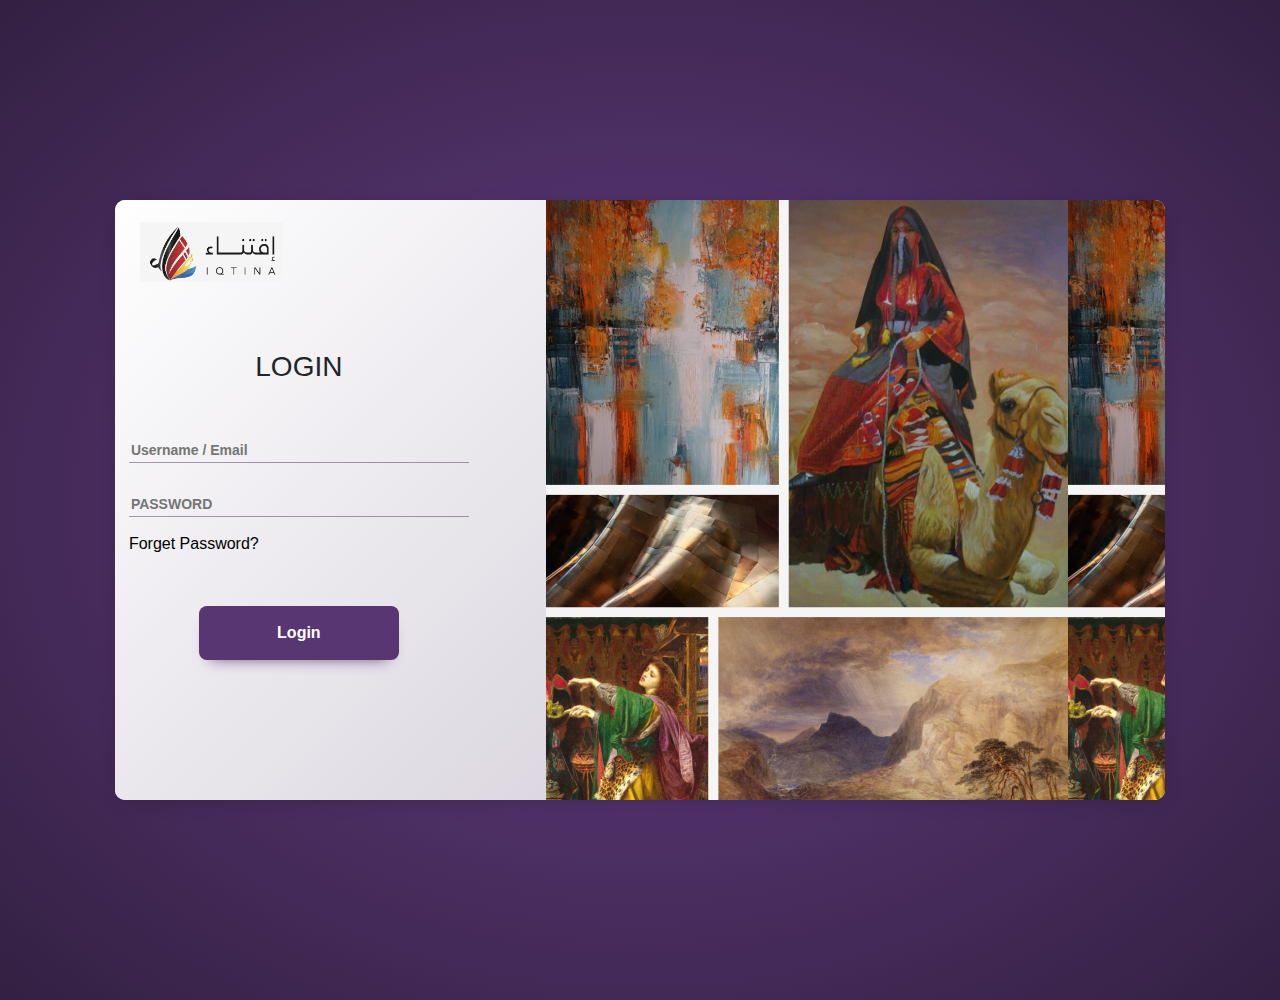
==== index.html @ 51b136c5 "Upload The Design" ====
<!doctype html>
<html lang="en">

<head>
    <meta charset="utf-8">
    <meta name="viewport" content="width=device-width, initial-scale=1, shrink-to-fit=no">
    <title> Free Stylish Login Page Website Template | Smarteyeapps.com</title>

    <link rel="stylesheet" type="text/css" href="assets/css/styles.css" />
</head>

<link rel="stylesheet" href="https://stackpath.bootstrapcdn.com/bootstrap/4.5.2/css/bootstrap.min.css" integrity="sha384-JcKb8q3iqJ61gNV9KGb8thSsNjpSL0n8PARn9HuZOnIxN0hoP+VmmDGMN5t9UJ0Z" crossorigin="anonymous">
<body>
	<section class="login">
		<div class="login_box">
			<div class="left">
				<div class="top_link">
					<a href="#">
					  <img src="assets/images/logo.png" alt="Logo" class="logo">
					 
					</a>
				  </div>
				<div class="contact">
					<form action="">
						<h3>LOGIN</h3>
						<input type="text" placeholder="Username / Email">
						<input type="text" placeholder="PASSWORD">    
							<span><a href="" style="color: black;">Forget Password?</a></span>

						<button class="submit">Login</button>
					</form>
				</div>
			</div>
			<div class="right">
				<div class="right-text">

				</div>
				<div class="right-inductor">
		</div>
	</section>
</body>
</html>

</html>
---- assets/css/styles.css ----
img{
	width: 100%;
}
.logo {
  width: 200px; /* Adjust the width as needed */
  height: auto;
}
.login {
    height: 1000px;
    width: 100%;
    background: radial-gradient(#653d84, #332042);
    position: relative;
}
.login_box {
    width: 1050px;
    height: 600px;
    position: absolute;
    top: 50%;
    left: 50%;
    transform: translate(-50%,-50%);
    background: #fff;
    border-radius: 10px;
    box-shadow: 1px 4px 22px -8px #0004;
    display: flex;
    overflow: hidden;
}
.login_box .left{
  width: 41%;
  height: 100%;
  padding: 25px 25px;
  
}
.login_box .right{
  width: 59%;
  height: 100%  
}
.left .top_link a {
    color: #452A5A;
    font-weight: 400;
}
.left .top_link{
  height: 20px
}
.left .contact{
	display: flex;
    align-items: center;
    justify-content: center;
    align-self: center;
    height: 100%;
    width: 73%;
    margin: 20px;
}
.left h3{
  text-align: center;
  margin-bottom: 40px;
}

.left h5{
  text-align: center;
  margin-bottom: 0px;
}
.left input {
    border: none;
    width: 80%;
    margin: 15px 0px;
    border-bottom: 1px solid #4f30677d;
    width: 100%;
    overflow: hidden;
    background: transparent;
    font-weight: 600;
    font-size: 14px;
}

.left{
	background: linear-gradient(-45deg, #dcd7e0, #fff);
}
.submit {
  border: none;
  padding: 15px 70px;
  border-radius: 8px;
  display: block;
  margin: 70px;
  margin-top: 50px;
  background: #583672;
  color: #fff;
  font-weight: bold;
  -webkit-box-shadow: 0px 9px 15px -11px rgba(88,54,114,1);
  -moz-box-shadow: 0px 9px 15px -11px rgba(88,54,114,1);
  box-shadow: 0px 9px 15px -11px rgba(88,54,114,1);
  width: 200px; /* Adjust the width as needed */
}


.right {
	background: url(../images/16023.png);
	color: #fff;
	position: relative;
}

.right .right-text{
  height: 100%;
  position: relative;
  transform: translate(0%, 45%);
}
.right-text h2{
  display: block;
  width: 100%;
  text-align: center;
  font-size: 50px;
  font-weight: 500;
}
.right-text h5{
  display: block;
  width: 100%;
  text-align: center;
  font-size: 19px;
  font-weight: 400;
}

.right .right-inductor{
  position: absolute;
  width: 70px;
  height: 7px;
  background: #fff0;
  left: 50%;
  bottom: 70px;
  transform: translate(-50%, 0%);
}
.top_link img {
    width: 150px;
    padding-right: 7px;
    margin-top: -3px;
}

    /* Style for the checkbox */
    .checkbox-container {
      display: flex;
      align-items: center;
  }

  .checkbox-container label {
      margin-left: 5px;
  }
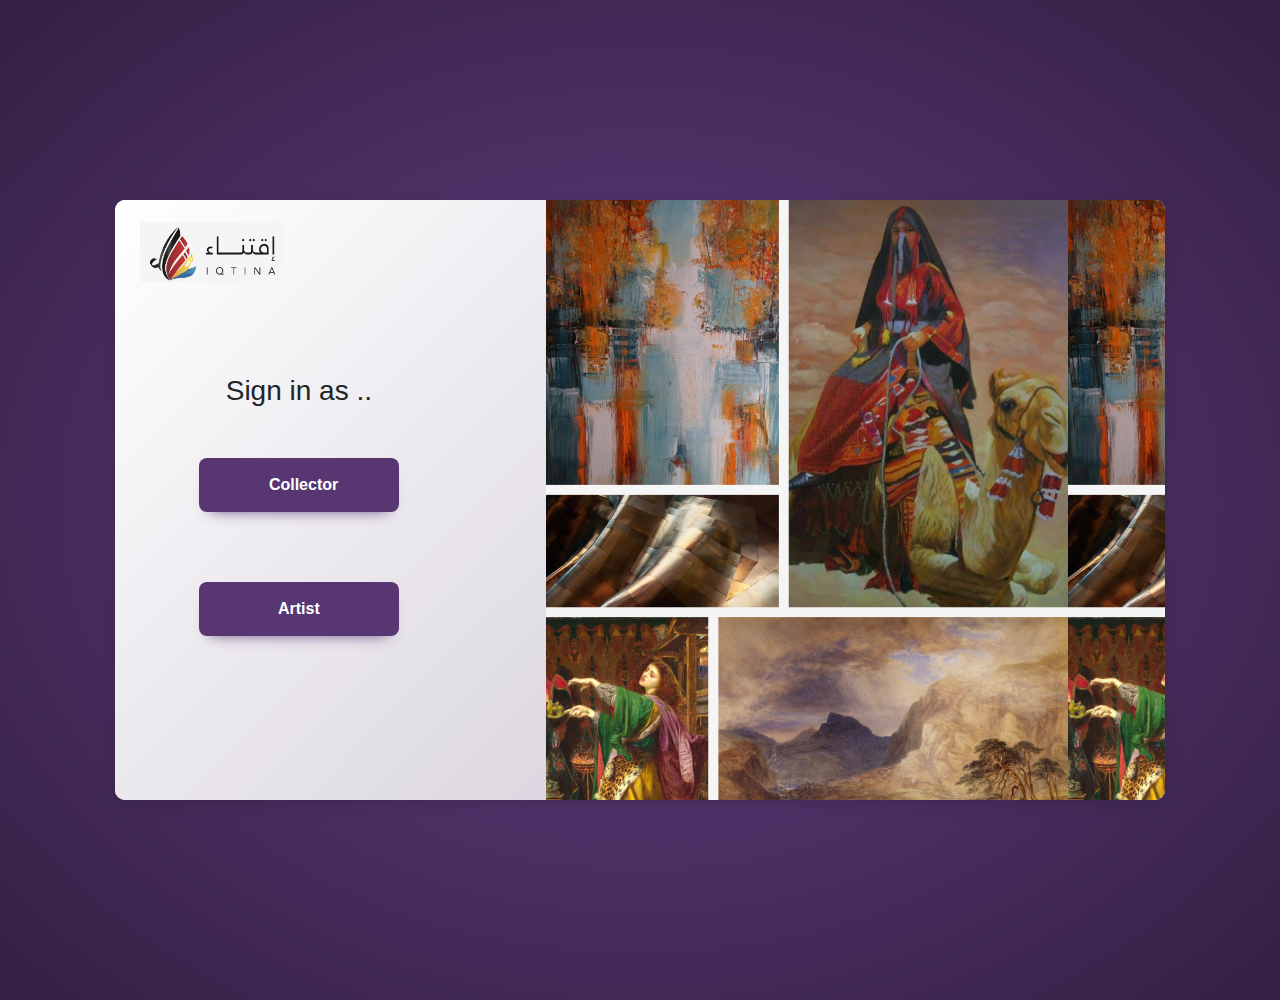
==== commit b2ce8f71: "Update index.html" ====
--- a/index.html
+++ b/index.html
@@ -1,3 +1,4 @@
+
 <!doctype html>
 <html lang="en">
 
@@ -22,12 +23,10 @@
 				  </div>
 				<div class="contact">
 					<form action="">
-						<h3>LOGIN</h3>
-						<input type="text" placeholder="Username / Email">
-						<input type="text" placeholder="PASSWORD">    
-							<span><a href="" style="color: black;">Forget Password?</a></span>
+						<h3>Sign in as ..</h3>
 
-						<button class="submit">Login</button>
+						<button class="submit">Collector</button>
+                        <button class="submit">Artist</button>
 					</form>
 				</div>
 			</div>
